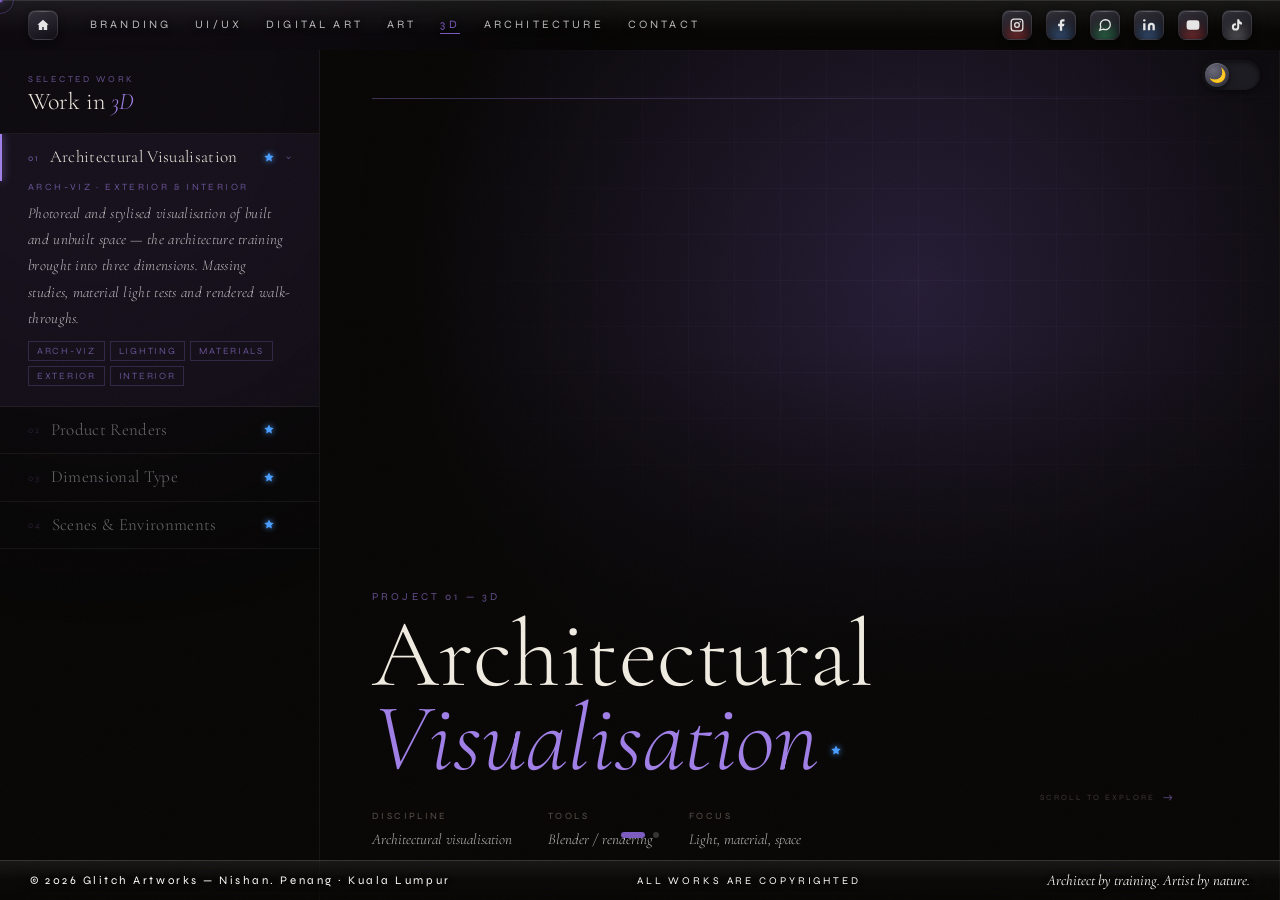
==== 3d.html @ f05d17d6 "Add files via upload" ====
<!DOCTYPE html>
<html lang="en">
<head>
<meta charset="UTF-8">
<meta name="viewport" content="width=device-width, initial-scale=1.0">
<title>Glitch Artworks — 3D</title>
<link rel="stylesheet" href="glitch-core.css">
<script>try{if(localStorage.getItem('glitch-theme')==='day')document.documentElement.classList.add('day');}catch(e){}</script>
<script>window.GLITCH={active:'3d'};</script>
<script defer src="glitch-core.js"></script>
<style>
@import url('https://fonts.googleapis.com/css2?family=Syne:wght@300;400;500;600&family=Cormorant+Garamond:ital,wght@0,300;0,600;1,300;1,600&display=swap');
*{margin:0;padding:0;box-sizing:border-box;}

/* ── THEME TOKENS — 3D = PURPLE ───────────────────────────────────────────── */
:root{
  --bg:#080706;
  --bone:#f0ebe0;
  --white:#fff;
  --muted:#a09a92;
  --pur:#7c5cbf;            /* category accent (matches home dot + nav) */
  --accent:#7c5cbf;        /* drives core chrome + cursor */
  --accent-day:#6a4fb0;    /* slightly deeper for legibility on light bg */
  --pur-bright:#a07fe6;     /* glow / hover / cursor variant */
  --pur-rgb:124,92,191;
  --purb-rgb:160,127,230;
  --cat:#a07fe6;            /* nav fallback (per-link --cat set by core) */
  --border:rgba(255,255,255,0.06);
  --sidebar:320px;
  /* chrome */
  --text:#ffffff;
  --text-muted:rgba(255,255,255,0.72);
  --gold:#ffbe35;
  --header-bg:rgba(8,8,8,0.0);
  --scan-col:rgba(124,92,191,0.12);
  --grain-opacity:0.4;
  --panel-bg:#080706;
  --intro-fade:rgba(8,7,6,0.95);
  transition:background 0.6s ease,color 0.6s ease;
}
:root.day{
  --bg:#f8f6f1;
  --bone:#1a1714;
  --muted:#7a6f66;
  --pur:#6a4fb0;
  --pur-bright:#7c5cbf;
  --border:rgba(13,12,11,0.10);
  --text:#000000;
  --text-muted:rgba(0,0,0,0.75);
  --header-bg:rgba(248,246,241,0.45);
  --scan-col:rgba(106,79,176,0.10);
  --grain-opacity:0.18;
  --panel-bg:#ece8e0;
  --intro-fade:rgba(248,246,241,0.94);
}

html,body{width:100%;height:100%;background:var(--bg);color:var(--bone);font-family:"Syne",sans-serif;overflow:hidden;cursor:none;transition:background 0.6s ease,color 0.6s ease;}

/* ── SHELL ─────────────────────────────────────────────────────────────────── */
.shell{position:fixed;top:50px;left:0;right:0;bottom:0;display:flex;z-index:1;}

/* ── SIDEBAR ───────────────────────────────────────────────────────────────── */
.sidebar{width:var(--sidebar);flex-shrink:0;height:100%;overflow-y:auto;overflow-x:hidden;border-right:0.5px solid var(--border);display:flex;flex-direction:column;scrollbar-width:none;}
.sidebar::-webkit-scrollbar{display:none;}
.sidebar-head{padding:24px 28px 18px;border-bottom:0.5px solid var(--border);flex-shrink:0;}
.sidebar-label{font-size:8px;letter-spacing:0.3em;text-transform:uppercase;color:rgba(var(--purb-rgb),0.6);margin-bottom:5px;}
.sidebar-title{font-family:"Cormorant Garamond",serif;font-weight:300;font-size:24px;color:var(--bone);line-height:1.1;}
.sidebar-title em{font-style:italic;color:var(--pur-bright);}

/* ── TABS ──────────────────────────────────────────────────────────────────── */
.tab{border-bottom:0.5px solid var(--border);overflow:hidden;flex-shrink:0;transition:background 0.3s;cursor:none;}
.tab:hover{background:rgba(var(--purb-rgb),0.04);}
.tab.active{background:rgba(var(--purb-rgb),0.06);}
.tab-header{display:flex;align-items:center;gap:10px;padding:13px 28px;cursor:none;position:relative;}
.tab-header::before{content:"";position:absolute;left:0;top:0;bottom:0;width:1.5px;background:var(--pur-bright);transform:scaleY(0);transition:transform 0.35s cubic-bezier(0.16,1,0.3,1);box-shadow:0 0 8px var(--pur-bright);}
.tab.active .tab-header::before{transform:scaleY(1);}
.tab-num{font-size:9px;letter-spacing:0.2em;color:rgba(var(--purb-rgb),0.18);flex-shrink:0;transition:color 0.3s;}
.tab.active .tab-num{color:rgba(var(--purb-rgb),0.65);}
.tab-name{font-family:"Cormorant Garamond",serif;font-weight:300;font-size:16px;color:var(--text-muted);letter-spacing:0.02em;transition:color 0.3s;line-height:1.2;flex:1;opacity:0.55;}
.tab.active .tab-name{color:var(--bone);opacity:1;}
.tab-arrow{font-size:9px;color:rgba(var(--purb-rgb),0);transition:color 0.3s,transform 0.4s;flex-shrink:0;}
.tab.active .tab-arrow{color:rgba(var(--purb-rgb),0.55);transform:rotate(90deg);}
.tab-brief{max-height:0;overflow:hidden;transition:max-height 0.5s cubic-bezier(0.16,1,0.3,1),opacity 0.4s;opacity:0;padding:0 28px;}
.tab.active .tab-brief{max-height:300px;opacity:1;padding:0 28px 20px;}
.brief-type{font-size:8px;letter-spacing:0.25em;text-transform:uppercase;color:rgba(var(--purb-rgb),0.6);margin-bottom:7px;display:block;}
.brief-text{font-family:"Cormorant Garamond",serif;font-style:italic;font-size:13px;font-weight:300;line-height:1.75;color:var(--text-muted);letter-spacing:0.02em;}
.brief-tags{display:flex;flex-wrap:wrap;gap:5px;margin-top:10px;}
.brief-tag{font-size:8px;letter-spacing:0.18em;text-transform:uppercase;padding:3px 8px;border:0.5px solid rgba(var(--purb-rgb),0.22);color:rgba(var(--purb-rgb),0.6);}

/* ── CANVAS / SNAKE ────────────────────────────────────────────────────────── */
.canvas{flex:1;height:100%;overflow:hidden;position:relative;}
.snake{position:absolute;inset:0;overflow:hidden;}
.snake-inner{display:flex;flex-direction:column;transition:transform 0.9s cubic-bezier(0.16,1,0.3,1);will-change:transform;}
.project-row{width:100%;height:calc(100vh - 50px);flex-shrink:0;display:flex;flex-direction:row;overflow:hidden;position:relative;}
.project-scroll{display:flex;flex-direction:row;height:100%;transition:transform 0.8s cubic-bezier(0.16,1,0.3,1);will-change:transform;}

/* ── INTRO PANEL ───────────────────────────────────────────────────────────── */
.project-intro{width:calc(100vw - var(--sidebar));height:100%;flex-shrink:0;display:flex;flex-direction:column;justify-content:flex-end;padding:48px 52px;position:relative;border-right:0.5px solid var(--border);overflow:hidden;background:var(--panel-bg);}
.project-intro .bg-cover{position:absolute;inset:0;background-size:cover;background-position:center;opacity:0.92;z-index:0;}
.project-intro .bg-cover.empty{background:radial-gradient(ellipse at 62% 28%,rgba(var(--pur-rgb),0.26) 0%,transparent 60%),var(--panel-bg);opacity:1;}
.project-intro .bg-cover.empty::before{content:"";position:absolute;inset:0;background-image:linear-gradient(rgba(var(--purb-rgb),0.05) 1px,transparent 1px),linear-gradient(90deg,rgba(var(--purb-rgb),0.05) 1px,transparent 1px);background-size:46px 46px;mask-image:radial-gradient(ellipse at 62% 28%,#000 0%,transparent 70%);-webkit-mask-image:radial-gradient(ellipse at 62% 28%,#000 0%,transparent 70%);}
.project-intro .bg-cover::after{content:"";position:absolute;inset:0;background:linear-gradient(to bottom,transparent 0%,transparent 35%,var(--intro-fade) 75%,var(--intro-fade) 100%);}
.project-intro > *:not(.bg-cover){position:relative;z-index:1;}
.project-intro::before{content:"";position:absolute;top:48px;left:52px;right:52px;height:0.5px;background:linear-gradient(90deg,rgba(var(--purb-rgb),0.35),transparent);z-index:2;}
.pi-num{font-size:9px;letter-spacing:0.3em;text-transform:uppercase;color:rgba(var(--purb-rgb),0.6);margin-bottom:10px;display:block;}
.pi-name{font-family:"Cormorant Garamond",serif;font-weight:300;font-size:clamp(52px,7.5vw,108px);line-height:0.88;color:var(--bone);}
.pi-name em{font-style:italic;color:var(--pur-bright);}
.pi-meta{margin-top:28px;display:flex;gap:36px;flex-wrap:wrap;}
.pi-col-label{font-size:8px;letter-spacing:0.25em;text-transform:uppercase;color:rgba(127,114,104,0.7);margin-bottom:5px;display:block;}
.pi-col-val{font-family:"Cormorant Garamond",serif;font-style:italic;font-size:13px;font-weight:300;color:var(--text-muted);line-height:1.7;max-width:300px;}
.pi-hint{position:absolute;bottom:48px;right:52px;display:flex;align-items:center;gap:8px;font-size:8px;letter-spacing:0.25em;text-transform:uppercase;color:rgba(127,114,104,0.45);animation:breathe 2.5s ease-in-out infinite;z-index:2;}
.pi-hint::after{content:"→";color:rgba(var(--purb-rgb),0.5);font-size:12px;}
@keyframes breathe{0%,100%{opacity:0.25}50%{opacity:0.6}}

/* ── CONTENT PANELS ────────────────────────────────────────────────────────── */
.cp{height:100%;flex-shrink:0;position:relative;overflow:hidden;border-right:0.5px solid var(--border);}
.cp img{width:100%;height:100%;object-fit:cover;display:block;position:absolute;inset:0;filter:saturate(0.9) brightness(0.92);transition:transform 0.9s cubic-bezier(0.16,1,0.3,1),filter 0.6s;}
.cp:hover img{transform:scale(1.04);filter:saturate(1.05) brightness(1);}
/* full-fit panel: whole render visible, panel sizes to image at full height (no crop) */
.cp-art{height:100%;flex-shrink:0;position:relative;overflow:hidden;border-right:0.5px solid var(--border);background:var(--panel-bg);}
.cp-art img{height:100%;width:auto;display:block;filter:saturate(0.95) brightness(0.96);transition:filter 0.6s;cursor:none;}
.cp-art:hover img{filter:saturate(1.05) brightness(1);}
.cp-w{width:760px;}
.cp-m{width:560px;}
.cp-n{width:440px;}
.cp-split{width:400px;display:flex;flex-direction:column;}
.cp-split .half{flex:1;overflow:hidden;position:relative;border-bottom:0.5px solid var(--border);}
.cp-split .half:last-child{border-bottom:none;}
.cp-split .half img{width:100%;height:100%;object-fit:cover;display:block;filter:saturate(0.9) brightness(0.92);transition:filter 0.6s;}
.cp-split .half:hover img{filter:saturate(1.05) brightness(1);}
.cp-text{width:360px;padding:48px 40px;display:flex;flex-direction:column;justify-content:center;gap:24px;background:rgba(var(--pur-rgb),0.05);}
.cpt-label{font-size:8px;letter-spacing:0.25em;text-transform:uppercase;color:rgba(var(--purb-rgb),0.6);margin-bottom:6px;display:block;}
.cpt-body{font-family:"Cormorant Garamond",serif;font-style:italic;font-size:13.5px;font-weight:300;line-height:1.85;color:var(--text-muted);}
.mglow{position:absolute;width:340px;height:340px;border-radius:50%;background:radial-gradient(circle,rgba(var(--purb-rgb),0.22) 0%,transparent 65%);transform:translate(-50%,-50%);pointer-events:none;opacity:0;transition:opacity 0.3s;z-index:5;}

/* video panel — for turntables / motion (local src or hosted) */
.cp-vid{height:100%;flex-shrink:0;position:relative;overflow:hidden;border-right:0.5px solid var(--border);background:#000;}
.cp-vid video{height:100%;width:auto;display:block;}
.cp-vid.portrait{}

/* placeholder panel for empty projects */
.ph-panel{width:760px;height:100%;flex-shrink:0;border-right:0.5px solid var(--border);display:flex;flex-direction:column;align-items:center;justify-content:center;gap:16px;background:var(--panel-bg);position:relative;overflow:hidden;}
.ph-panel::before{content:"";position:absolute;inset:0;background-image:linear-gradient(rgba(var(--pur-rgb),0.05) 1px,transparent 1px),linear-gradient(90deg,rgba(var(--pur-rgb),0.05) 1px,transparent 1px);background-size:46px 46px;}
.ph-panel .ph-ico{position:relative;z-index:1;opacity:0.55;color:rgb(var(--purb-rgb));}
.ph-panel .ph-ico svg{width:44px;height:44px;}
.ph-panel span{font-family:"Cormorant Garamond",serif;font-style:italic;font-size:18px;letter-spacing:0.06em;color:rgba(var(--purb-rgb),0.5);position:relative;z-index:1;}
.ph-panel small{font-size:8px;letter-spacing:0.25em;text-transform:uppercase;color:rgba(127,114,104,0.5);position:relative;z-index:1;}

/* ── LIGHTBOX ──────────────────────────────────────────────────────────────── */
#lb{display:none;position:fixed;inset:0;z-index:9998;background:rgba(6,4,10,0.97);backdrop-filter:blur(20px);align-items:center;justify-content:center;}
#lb.open{display:flex;}
#lb img{max-width:90vw;max-height:88vh;object-fit:contain;}
#lb-close{position:absolute;top:24px;right:32px;font-size:9px;letter-spacing:0.3em;text-transform:uppercase;color:rgba(255,255,255,0.3);cursor:none;transition:color 0.3s;}
#lb-close:hover{color:var(--pur-bright);}
#lb-prev,#lb-next{position:absolute;top:50%;transform:translateY(-50%);font-size:9px;letter-spacing:0.2em;text-transform:uppercase;color:rgba(255,255,255,0.2);cursor:none;transition:color 0.3s;padding:16px;user-select:none;}
#lb-prev{left:16px;}#lb-next{right:16px;}
#lb-prev:hover,#lb-next:hover{color:var(--pur-bright);}

@media(max-width:760px){
  .shell{flex-direction:column;}
  .sidebar{width:100%;height:auto;border-right:none;border-bottom:0.5px solid var(--border);}
}
</style>
</head>
<body>

<!-- ── SHELL: sidebar + canvas ────────────────────────────────────────────── -->
<div class="shell">
  <aside class="sidebar" id="sidebar">
    <div class="sidebar-head">
      <div class="sidebar-label">Selected Work</div>
      <div class="sidebar-title">Work in <em>3D</em></div>
    </div>
  </aside>
  <div class="canvas" id="canvas">
    <div class="snake"><div class="snake-inner" id="snakeInner"></div></div>
  </div>
</div>

<!-- progress dots -->
<div class="progress" id="progress"></div>

<!-- lightbox -->
<div id="lb"><span id="lb-close" data-cursor-hover>Close ✕</span><span id="lb-prev" data-cursor-hover>‹ Prev</span><img id="lb-img" src="" alt=""><span id="lb-next" data-cursor-hover>Next ›</span></div>

<script>
/* ════════════════════════════════════════════════════════════════════════════
   IMAGE HELPERS
   - W()  : Wix CDN PNG   (use when the render is hosted on Wix → give me the key)
   - WJ() : Wix CDN JPG
   - or set src directly to a relative path e.g. "3d-assets/assets/3d/render-01.webp"
   ════════════════════════════════════════════════════════════════════════════ */
const W  = s => `https://static.wixstatic.com/media/${s}~mv2.png`;
const WJ = s => `https://static.wixstatic.com/media/${s}~mv2.jpg`;

/* ════════════════════════════════════════════════════════════════════════════
   PROJECTS  —  stubs. panels[] empty → renders "coming soon" placeholder.
   Drop real renders the same way the Art page does:

     {type:"img",   w:"cp-w|cp-m|cp-n", src: "3d-assets/.../render.webp" }
     {type:"split", imgs:[ src1, src2 ] }
     {type:"text",  label:"...", body:"..." }
     {type:"vid",   src:"...", portrait:false }     // turntable / motion

   star:  "rc" real client · "pw" personal work · "hw" class project
   ════════════════════════════════════════════════════════════════════════════ */

const IMGS = {
  /* e.g.  archVizHero:"3d-assets/assets/3d/archviz-hero.webp", */
};

const projects = [
  {
    num:"01", star:"pw",
    name:`Architectural <em>Visualisation</em>`,
    cover:null,
    type:"Arch-Viz · Exterior & Interior",
    brief:"Photoreal and stylised visualisation of built and unbuilt space \u2014 the architecture training brought into three dimensions. Massing studies, material light tests and rendered walk-throughs.",
    tags:["Arch-Viz","Lighting","Materials","Exterior","Interior"],
    meta:[
      {label:"Discipline", val:"Architectural visualisation"},
      {label:"Tools",      val:"Blender / rendering"},
      {label:"Focus",      val:"Light, material, space"}
    ],
    panels:[]
  },
  {
    num:"02", star:"pw",
    name:`Product <em>Renders</em>`,
    cover:null,
    type:"Product / Industrial Viz",
    brief:"Studio-lit product renders \u2014 form, surface and material isolated against clean backdrops. Built for brand decks, packaging mock-ups and hero shots.",
    tags:["Product","Studio Lighting","Materials","Hero Shot"],
    meta:[
      {label:"Discipline", val:"Product visualisation"},
      {label:"Output",     val:"Stills · turntables"},
      {label:"Focus",      val:"Surface & form"}
    ],
    panels:[]
  },
  {
    num:"03", star:"pw",
    name:`Dimensional <em>Type</em>`,
    cover:null,
    type:"3D Lettering & Logo Forms",
    brief:"Type and brand marks pulled off the page into volume \u2014 extruded, lit and textured. Where the branding practice meets the third dimension.",
    tags:["3D Type","Lettering","Brand","Extrusion"],
    meta:[
      {label:"Discipline", val:"3D typography"},
      {label:"Ties to",    val:"Branding practice"},
      {label:"Focus",      val:"Volume & material"}
    ],
    panels:[]
  },
  {
    num:"04", star:"pw",
    name:`Scenes &amp; <em>Environments</em>`,
    cover:null,
    type:"Environment / Diorama",
    brief:"Self-initiated scenes \u2014 small worlds built to explore mood, composition and atmosphere rather than to a brief. The sketchbook of the 3D practice.",
    tags:["Environment","Diorama","Mood","Composition"],
    meta:[
      {label:"Discipline", val:"Environment art"},
      {label:"Type",       val:"Personal / studio"},
      {label:"Focus",      val:"Mood & atmosphere"}
    ],
    panels:[]
  }
];

/* ════════════════════════════════════════════════════════════════════════════
   RENDER
   ════════════════════════════════════════════════════════════════════════════ */
const sidebar    = document.getElementById("sidebar");
const snakeInner = document.getElementById("snakeInner");
const progress   = document.getElementById("progress");
const allImgs    = {};   // pi -> [src,...] for the lightbox
let activeProject = 0, activePanel = 0;

const CUBE = '<svg viewBox="0 0 24 24" fill="none" stroke="currentColor" stroke-width="1" stroke-linejoin="round"><path d="M12 2 21 7v10l-9 5-9-5V7z"/><path d="M12 2v10M12 12l9-5M12 12l-9-5M12 12v10"/></svg>';

function makeGlow(){ const g=document.createElement("div"); g.className="mglow"; return g; }
function attachGlow(el,g){
  el.addEventListener("mousemove",e=>{ const r=el.getBoundingClientRect(); g.style.left=(e.clientX-r.left)+"px"; g.style.top=(e.clientY-r.top)+"px"; g.style.opacity="1"; });
  el.addEventListener("mouseleave",()=>{ g.style.opacity="0"; });
}
function mkImg(src,pi,ii){
  const im=document.createElement("img");
  im.src=src; im.alt="";
  im.addEventListener("click",()=>openLB(pi,ii));
  return im;
}

/* sidebar tabs */
function buildSidebar(){
  projects.forEach((p,i)=>{
    const tab=document.createElement("div");
    tab.className="tab"+(i===0?" active":"");
    tab.innerHTML=`
      <div class="tab-header" data-cursor-hover>
        <span class="tab-num">${p.num}</span>
        <span class="tab-name">${p.name.replace(/<[^>]+>/g,"")}</span>
        <span class="tab-arrow">›</span>
      </div>
      <div class="tab-brief">
        <span class="brief-type">${p.type}</span>
        <p class="brief-text">${p.brief}</p>
        <div class="brief-tags">${(p.tags||[]).map(t=>`<span class="brief-tag">${t}</span>`).join("")}</div>
      </div>`;
    tab.querySelector(".tab-header").addEventListener("click",()=>goToProject(i));
    sidebar.appendChild(tab);
  });
}

/* canvas: one .project-row per project */
function buildCanvas(){
  projects.forEach((p,pi)=>{
    allImgs[pi]=[];
    const row=document.createElement("div");  row.className="project-row";  row.id="row-"+pi;
    const scroll=document.createElement("div"); scroll.className="project-scroll"; scroll.id="scroll-"+pi;

    /* intro panel */
    scroll.appendChild(buildIntro(p));

    /* content panels */
    if(!p.panels || p.panels.length===0){
      const ph=document.createElement("div");
      ph.className="ph-panel";
      ph.innerHTML=`<div class="ph-ico">${CUBE}</div><span>Renders coming soon</span><small>Project ${p.num}</small>`;
      scroll.appendChild(ph);
    } else {
      p.panels.forEach(panel=>{
        if(panel.type==="img"){
          const cp=document.createElement("div"); cp.className="cp-art"; cp.setAttribute("data-cursor-hover","");
          const ii=allImgs[pi].length; allImgs[pi].push(panel.src);
          cp.appendChild(mkImg(panel.src,pi,ii));
          const g=makeGlow(); cp.appendChild(g); attachGlow(cp,g);
          scroll.appendChild(cp);
        } else if(panel.type==="split"){
          const cp=document.createElement("div"); cp.className="cp cp-split";
          panel.imgs.forEach(src=>{
            const half=document.createElement("div"); half.className="half"; half.setAttribute("data-cursor-hover","");
            const ii=allImgs[pi].length; allImgs[pi].push(src);
            half.appendChild(mkImg(src,pi,ii));
            cp.appendChild(half);
          });
          scroll.appendChild(cp);
        } else if(panel.type==="vid"){
          const cp=document.createElement("div"); cp.className="cp-vid"+(panel.portrait?" portrait":"");
          const v=document.createElement("video");
          v.src=panel.src; v.autoplay=true; v.loop=true; v.muted=true; v.playsInline=true;
          v.setAttribute("playsinline",""); v.setAttribute("muted","");
          cp.appendChild(v);
          scroll.appendChild(cp);
        } else if(panel.type==="text"){
          const cp=document.createElement("div"); cp.className="cp-text";
          cp.innerHTML=`<div><span class="cpt-label">${panel.label||""}</span><p class="cpt-body">${panel.body||""}</p></div>`;
          scroll.appendChild(cp);
        }
      });
    }

    row.appendChild(scroll);
    snakeInner.appendChild(row);

    /* progress dot for this project */
    const dot=document.createElement("div");
    dot.className="prog-dot"+(pi===0?" active":""); dot.setAttribute("data-cursor-hover","");
    dot.addEventListener("click",()=>goToProject(pi));
    progress.appendChild(dot);
  });
}

function buildIntro(p){
  const intro=document.createElement("div"); intro.className="project-intro";
  const cover=document.createElement("div");
  cover.className="bg-cover"+(p.cover?"":" empty");
  if(p.cover) cover.style.backgroundImage=`url('${p.cover}')`;
  intro.appendChild(cover);
  const meta=(p.meta||[]).map(m=>`<div><span class="pi-col-label">${m.label}</span><span class="pi-col-val">${m.val}</span></div>`).join("");
  const body=document.createElement("div");
  body.innerHTML=`
    <span class="pi-num">Project ${p.num} — 3D</span>
    <h1 class="pi-name">${p.name}</h1>
    <div class="pi-meta">${meta}</div>
    <div class="pi-hint">Scroll to explore</div>`;
  intro.appendChild(body);
  return intro;
}

/* ── NAVIGATION ────────────────────────────────────────────────────────────── */
function goToProject(idx){
  idx=Math.max(0,Math.min(projects.length-1,idx));
  document.querySelectorAll(".tab").forEach((t,i)=>t.classList.toggle("active",i===idx));
  const tabs=document.querySelectorAll(".tab");
  if(tabs[idx]) tabs[idx].scrollIntoView({behavior:"smooth",block:"nearest"});
  const rowH=window.innerHeight-50;
  snakeInner.style.transform=`translateY(${-idx*rowH}px)`;
  if(activeProject!==idx){
    const old=document.getElementById("scroll-"+activeProject);
    if(old) old.style.transform="translateX(0)";
  }
  activeProject=idx; activePanel=0;
  updateProgress();
}
function panelRight(){
  const scroll=document.getElementById("scroll-"+activeProject);
  const panels=scroll.children;
  if(activePanel<panels.length-1){
    activePanel++;
    let offset=0; for(let i=0;i<activePanel;i++) offset+=panels[i].offsetWidth;
    scroll.style.transform=`translateX(${-offset}px)`;
    updateProgress();
  } else if(activeProject<projects.length-1){ goToProject(activeProject+1); }
}
function panelLeft(){
  if(activePanel>0){
    const scroll=document.getElementById("scroll-"+activeProject);
    const panels=scroll.children;
    activePanel--;
    let offset=0; for(let i=0;i<activePanel;i++) offset+=panels[i].offsetWidth;
    scroll.style.transform=`translateX(${-offset}px)`;
    updateProgress();
  } else if(activeProject>0){ goToProject(activeProject-1); }
}
function updateProgress(){
  const scroll=document.getElementById("scroll-"+activeProject);
  const n=scroll.children.length;
  progress.innerHTML="";
  for(let i=0;i<n;i++){
    const d=document.createElement("div");
    d.className="prog-dot"+(i===activePanel?" active":"");
    d.setAttribute("data-cursor-hover","");
    d.addEventListener("click",()=>{
      activePanel=i;
      const sc=document.getElementById("scroll-"+activeProject);
      let offset=0; for(let j=0;j<i;j++) offset+=sc.children[j].offsetWidth;
      sc.style.transform=`translateX(${-offset}px)`;
      updateProgress();
    });
    progress.appendChild(d);
  }
}

/* wheel + keyboard */
let wheelLock=false;
document.getElementById("canvas").addEventListener("wheel",e=>{
  e.preventDefault();
  if(wheelLock) return;
  wheelLock=true; setTimeout(()=>wheelLock=false,650);
  const d=(Math.abs(e.deltaX)>Math.abs(e.deltaY))?e.deltaX:e.deltaY;
  if(d>0) panelRight(); else panelLeft();
},{passive:false});
document.addEventListener("keydown",e=>{
  if(e.key==="ArrowRight"||e.key==="ArrowDown") panelRight();
  if(e.key==="ArrowLeft"||e.key==="ArrowUp") panelLeft();
});

/* ── LIGHTBOX ──────────────────────────────────────────────────────────────── */
const lb=document.getElementById("lb"),lbImg=document.getElementById("lb-img");
let lbPi=0,lbIi=0;
function openLB(pi,ii){lbPi=pi;lbIi=ii;const imgs=allImgs[pi]||[];if(!imgs.length)return;lbImg.src=imgs[ii];lb.classList.add("open");}
function closeLB(){lb.classList.remove("open");lbImg.src="";}
function stepLB(d){const imgs=allImgs[lbPi]||[];if(!imgs.length)return;lbIi=(lbIi+d+imgs.length)%imgs.length;lbImg.src=imgs[lbIi];}
document.getElementById("lb-close").addEventListener("click",closeLB);
document.getElementById("lb-prev").addEventListener("click",()=>stepLB(-1));
document.getElementById("lb-next").addEventListener("click",()=>stepLB(1));
lb.addEventListener("click",e=>{if(e.target===lb)closeLB();});
document.addEventListener("keydown",e=>{if(!lb.classList.contains("open"))return;if(e.key==="Escape")closeLB();if(e.key==="ArrowRight")stepLB(1);if(e.key==="ArrowLeft")stepLB(-1);});

/* ── INIT ──────────────────────────────────────────────────────────────────── */
buildSidebar();
buildCanvas();
goToProject(0);
window.addEventListener("resize",()=>{const rowH=window.innerHeight-50;snakeInner.style.transform=`translateY(${-activeProject*rowH}px)`;});

/* ── Stars: inserted once core's shared helper is ready (keeps core deferred) ── */
function addStars(){
  const tabs=document.querySelectorAll("#sidebar .tab");
  const intros=document.querySelectorAll(".project-intro");
  projects.forEach((p,i)=>{
    if(!p.star||!window.GLITCH||!GLITCH.makeStar) return;
    const th=tabs[i]&&tabs[i].querySelector(".tab-header");
    if(th&&!th.querySelector(".star-badge")) th.insertBefore(GLITCH.makeStar(p.star),th.querySelector(".tab-arrow"));
    const pn=intros[i]&&intros[i].querySelector(".pi-name");
    if(pn&&!pn.querySelector(".star-badge")) pn.appendChild(GLITCH.makeStar(p.star,"pi-star"));
  });
}
(function whenCore(){
  if(window.GLITCH&&GLITCH.makeStar) return addStars();
  if(document.readyState==="loading") window.addEventListener("DOMContentLoaded",whenCore,{once:true});
  else setTimeout(whenCore,30);
})();
</script>
</body>
</html>
---- glitch-core.css ----
/* ============================================================================
   GLITCH ARTWORKS — SHARED CORE  (glitch-core.css)
   Single source of truth for the chrome shared by every page:
   theme tokens · grain · orbs · scanline · header/nav · social icons ·
   day-night toggle · footer · lightning image-protection.

   Per-page setup (in each page's <head>, AFTER linking this file):
     :root{ --accent:#xxxxxx; }                 night/dark accent
     :root{ --accent:#xxxxxx; --accent-day:#yyyyyy; }   if day needs a darker one
   Then mark the current nav link with class "active".
   ============================================================================ */

@import url('https://fonts.googleapis.com/css2?family=Syne:wght@300;400;500;600&family=Cormorant+Garamond:ital,wght@0,300;0,600;1,300;1,600&display=swap');

*{margin:0;padding:0;box-sizing:border-box;}

/* ── Theme tokens ─────────────────────────────────────────────────────────── */
:root{
  --bg:#080808;
  --surface:rgba(8,7,6,0.6);
  --bone:#f0ebe0;
  --ink:#0d0c0b;
  --muted:#7a7268;
  --muted-inv:#888078;
  --border:rgba(240,235,224,0.07);
  --border-inv:rgba(13,12,11,0.08);
  --line-stroke:rgba(255,255,255,0.09);
  --gold:#ffbe35;
  --util-red:#ff4c4c;       /* non-category header links: Contact, active Home */
  --orb1-col:#ffbe35;
  --orb2-col:#00e5b0;
  --text:#ffffff;
  --text-muted:rgba(255,255,255,0.72);
  --text-dim:rgba(255,255,255,0.35);
  --card-bg:rgba(8,8,8,0.6);
  --card-border:rgba(240,235,224,0.08);
  --logo-filter:none;
  --header-bg:rgba(8,8,8,0.0);
  --footer-bg:rgba(8,7,6,0.0);
  --scan-col:rgba(240,235,224,0.03);
  --grain-opacity:0.35;

  /* Category palette — the single, canonical source of truth.
     Used by the nav links so all six always render identically site-wide. */
  --cat-branding:#4a7fc1;
  --cat-uiux:#fff34f;       /* bright lemon — night */
  --cat-uiux-day:#c9962a;   /* deeper amber — day, legible on light bg */
  --cat-digital:#3aad6e;
  --cat-art:#c13a3a;
  --cat-3d:#7c5cbf;
  --cat-arch:#ff7f00;

  /* Effective page accent. Pages set --accent (and optionally --accent-day).
     Chrome reads --accent-eff so day/night swaps happen automatically. */
  --accent:var(--gold);
  --accent-eff:var(--accent);

  transition: background 0.6s ease, color 0.6s ease;
}
:root.day{
  --bg:#f8f6f1;
  --surface:rgba(248,246,241,0.75);
  --bone:#f0ebe0;
  --muted:#999188;
  --border:rgba(13,12,11,0.07);
  --line-stroke:rgba(0,0,0,0.07);
  --text:#000000;
  --text-muted:rgba(0,0,0,0.75);
  --text-dim:rgba(0,0,0,0.38);
  --card-bg:rgba(248,246,241,0.82);
  --card-border:rgba(13,12,11,0.09);
  --logo-filter:invert(1) brightness(0.05);
  --header-bg:rgba(248,246,241,0.45);
  --scan-col:rgba(0,0,0,0.015);
  --grain-opacity:0.18;

  --cat-uiux:var(--cat-uiux-day); /* lemon → amber for legibility on light */
  --accent-eff:var(--accent-day, var(--accent));
}

html,body{width:100%;min-height:100vh;background:var(--bg);color:var(--text);font-family:"Syne",sans-serif;overflow-x:hidden;transition:background 0.6s ease,color 0.6s ease;}

/* ── Grain ────────────────────────────────────────────────────────────────── */
body::after{content:"";position:fixed;inset:0;background-image:url("data:image/svg+xml,%3Csvg viewBox='0 0 512 512' xmlns='http://www.w3.org/2000/svg'%3E%3Cfilter id='n'%3E%3CfeTurbulence type='fractalNoise' baseFrequency='0.75' numOctaves='4' stitchTiles='stitch'/%3E%3C/filter%3E%3Crect width='100%25' height='100%25' filter='url(%23n)' opacity='0.04'/%3E%3C/svg%3E");pointer-events:none;z-index:50;opacity:var(--grain-opacity);transition:opacity 0.6s;}

/* ── Orbs ─────────────────────────────────────────────────────────────────── */
.orb{position:fixed;border-radius:50%;filter:blur(130px);opacity:0.06;pointer-events:none;z-index:0;transition:opacity 0.6s,background 0.6s;}
.orb1{width:700px;height:700px;background:var(--accent-eff);top:-250px;left:-250px;}
.orb2{width:600px;height:600px;background:var(--orb2-col);bottom:-200px;right:-200px;}
.orb3{width:350px;height:350px;background:var(--accent-eff);top:30%;left:38%;transform:translate(-50%,-50%);transition:background 0.8s ease;}
:root.day .orb{opacity:0.05;} :root.day .orb1{opacity:0.04;} :root.day .orb2{opacity:0 !important;} :root.day .orb3{opacity:0.04;}

/* ── HEADER ───────────────────────────────────────────────────────────────── */
header{
  position:fixed;top:0;left:0;right:0;z-index:100;
  height:50px;
  display:flex;align-items:center;justify-content:space-between;
  padding:0 28px;
  background:var(--header-bg);
  backdrop-filter:blur(16px) saturate(150%);-webkit-backdrop-filter:blur(16px) saturate(150%);
  border-bottom:none;
  transition:background 0.6s,border-color 0.6s;
}
.hdr-logo span{display:none;}
/* Full-bleed gallery pages: the floating header would vanish over the artwork,
   so give it a solid bar with a hairline edge. Other pages stay transparent. */
:root.is-gallery header{background:linear-gradient(180deg,rgba(255,255,255,0.07),rgba(255,255,255,0) 65%),rgba(8,7,6,0.18);border-bottom:none;box-shadow:inset 0 1px 0 rgba(255,255,255,0.11);}
:root.day.is-gallery header{background:linear-gradient(180deg,rgba(255,255,255,0.62),rgba(255,255,255,0.16) 70%),rgba(248,246,241,0.22);border-bottom:none;box-shadow:inset 0 1px 0 rgba(255,255,255,0.85);}
/* Transparent glass needs a touch of shadow so text stays legible over bright artwork */
:root.is-gallery .nav-link,:root.is-gallery .foot-l,:root.is-gallery .foot-c,:root.is-gallery .foot-r{text-shadow:0 1px 6px rgba(0,0,0,0.55);}
:root.day.is-gallery .nav-link,:root.day.is-gallery .foot-l,:root.day.is-gallery .foot-c,:root.day.is-gallery .foot-r{text-shadow:0 1px 6px rgba(255,255,255,0.65);}
.hdr-left{display:flex;align-items:center;gap:32px;}
.hdr-logo{
  width:30px;height:30px;border-radius:8px;
  display:flex;align-items:center;justify-content:center;
  text-decoration:none;
  background:linear-gradient(155deg,rgba(64,61,74,0.80),rgba(22,20,28,0.74));
  border:0.5px solid rgba(255,255,255,0.10);
  box-shadow:0 2px 8px rgba(0,0,0,0.45),0 1px 0 rgba(255,255,255,0.10) inset;
  backdrop-filter:blur(8px) saturate(140%);-webkit-backdrop-filter:blur(8px) saturate(140%);
  transition:transform 0.18s,box-shadow 0.22s,background 0.6s;
  opacity:0.90;position:relative;overflow:hidden;
}
:root.day .hdr-logo{
  background:linear-gradient(155deg,rgba(255,255,255,0.78),rgba(255,255,255,0.45));
  border:0.5px solid rgba(0,0,0,0.08);
  box-shadow:0 2px 8px rgba(0,0,0,0.10),0 1px 0 rgba(255,255,255,1) inset;
}
.hdr-logo::before{
  content:"";position:absolute;top:0;left:10%;width:80%;height:1px;
  background:linear-gradient(90deg,transparent,rgba(255,255,255,0.22),transparent);
  pointer-events:none;
}
.hdr-logo:hover{opacity:1;transform:scale(1.10) translateY(-1px);}
.hdr-logo.active{background:color-mix(in srgb,var(--util-red) 22%,transparent);border-color:color-mix(in srgb,var(--util-red) 38%,transparent);}
.hdr-logo.active svg{fill:var(--util-red);filter:drop-shadow(0 0 4px var(--util-red));}
.hdr-logo svg{width:14px;height:14px;fill:var(--text);transition:fill 0.6s;position:relative;z-index:1;}
nav{display:flex;align-items:center;gap:24px;}
.nav-link{
  font-size:11.3px;letter-spacing:0.28em;text-transform:uppercase;
  color:var(--text-muted);text-decoration:none;
  transition:color 0.25s,border-color 0.25s;padding:2px 0;
  border-bottom:0.5px solid transparent;
}
.nav-link:hover{color:var(--cat,var(--gold));border-bottom-color:var(--cat,var(--gold));}
.nav-link.active{color:var(--cat,var(--gold));border-bottom-color:var(--cat,var(--gold));}
.hdr-right{display:flex;align-items:center;gap:14px;}

/* ── Social icons — glass app-icon style ──────────────────────────────────── */
.soc-icon{
  width:30px;height:30px;border-radius:8px;
  display:flex;align-items:center;justify-content:center;
  text-decoration:none;flex-shrink:0;color:#fff;
  position:relative;overflow:hidden;
  background:linear-gradient(155deg,rgba(64,61,74,0.80),rgba(22,20,28,0.74));
  border:0.5px solid rgba(255,255,255,0.10);
  box-shadow:0 2px 8px rgba(0,0,0,0.45),0 1px 0 rgba(255,255,255,0.10) inset;
  backdrop-filter:blur(8px) saturate(140%);-webkit-backdrop-filter:blur(8px) saturate(140%);
  transition:transform 0.18s,box-shadow 0.22s;
  opacity:0.90;
}
.soc-icon::after{
  content:"";position:absolute;
  bottom:-4px;left:10%;width:80%;height:55%;
  border-radius:50%;filter:blur(7px);
  opacity:0.75;z-index:0;transition:opacity 0.2s,transform 0.2s;
}
.soc-icon::before{
  content:"";position:absolute;
  top:0;left:10%;width:80%;height:1px;
  background:linear-gradient(90deg,transparent,rgba(255,255,255,0.22),transparent);
  z-index:2;pointer-events:none;
}
.soc-icon svg{position:relative;z-index:1;width:14px;height:14px;}
.soc-icon:hover{
  opacity:1;transform:scale(1.12) translateY(-1px);
  box-shadow:0 6px 18px rgba(0,0,0,0.55),0 1px 0 rgba(255,255,255,0.10) inset;
}
.soc-icon:hover::after{opacity:1;transform:scaleX(1.2);}

.soc-ig::after{background:#c13a3a;}
.soc-fb::after{background:#4a7fc1;}
.soc-wa::after{background:#3aad6e;}
.soc-li::after{background:#4a7fc1;}
.soc-yt::after{background:#c13a3a;}
.soc-tt::after{background:#888;}

:root.day .soc-icon{
  background:linear-gradient(155deg,rgba(255,255,255,0.78),rgba(255,255,255,0.45));
  border:0.5px solid rgba(0,0,0,0.08);
  box-shadow:0 2px 8px rgba(0,0,0,0.10),0 1px 0 rgba(255,255,255,1) inset;
  color:#1a1a1a;
}
:root.day .soc-icon::before{background:linear-gradient(90deg,transparent,rgba(255,255,255,0.7),transparent);}
:root.day .soc-icon::after{opacity:0.45;}
:root.day .soc-icon:hover::after{opacity:0.80;}
:root.day .soc-ig svg,:root.day .soc-fb svg,:root.day .soc-wa svg,
:root.day .soc-li svg,:root.day .soc-yt svg,:root.day .soc-tt svg{color:#1a1a1a;}

/* ── Neumorphic day/night toggle ──────────────────────────────────────────── */
.theme-float{
  position:fixed;top:60px;right:20px;z-index:110;
  width:58px;height:30px;border-radius:15px;
  background:#1c1c22;border:none;cursor:pointer;padding:0;
  box-shadow:inset 0 2px 5px rgba(0,0,0,0.6),inset 0 1px 0 rgba(255,255,255,0.04),0 2px 8px rgba(0,0,0,0.5);
  transition:background 0.4s,box-shadow 0.4s;
  display:flex;align-items:center;overflow:hidden;
}
:root.day .theme-float{
  background:#e8e4dc;
  box-shadow:inset 0 1px 3px rgba(0,0,0,0.10),inset 0 1px 0 rgba(255,255,255,0.85),0 1px 4px rgba(0,0,0,0.08);
}
.theme-float-knob{
  width:24px;height:24px;border-radius:50%;
  background:radial-gradient(circle at 35% 30%,#6a6a7a,#22222e);
  box-shadow:0 2px 6px rgba(0,0,0,0.7),0 1px 0 rgba(255,255,255,0.15) inset;
  margin-left:3px;flex-shrink:0;
  display:flex;align-items:center;justify-content:center;
  font-size:14px;line-height:1;
  transform:translateX(0px);
  transition:transform 0.38s cubic-bezier(0.34,1.56,0.64,1),background 0.38s,box-shadow 0.38s;
  pointer-events:none;
}
:root.day .theme-float-knob{
  transform:translateX(28px);
  background:radial-gradient(circle at 35% 30%,#fff5c0,#ffd040);
  box-shadow:0 2px 6px rgba(0,0,0,0.14),0 1px 0 rgba(255,255,255,1) inset,0 0 14px rgba(255,200,30,0.85);
}
.theme-float:hover .theme-float-knob{filter:brightness(1.1);}

/* ── Custom cursor — dot + ring + glow, white on dark / black on light ─────── */
#cursor{position:fixed;pointer-events:none;z-index:9999;top:0;left:0;}
#cursor .dot{width:5px;height:5px;border-radius:50%;background:var(--cursor-col,var(--text));position:absolute;transform:translate(-50%,-50%);box-shadow:0 0 8px var(--cursor-col,var(--text)),0 0 16px color-mix(in srgb,var(--cursor-col,var(--text)) 45%,transparent);transition:transform 0.15s,background 0.6s,box-shadow 0.6s;}
#cursor .ring{width:28px;height:28px;border-radius:50%;border:0.5px solid color-mix(in srgb,var(--cursor-col,var(--text)) 40%,transparent);position:absolute;transform:translate(-50%,-50%);transition:width 0.3s,height 0.3s,border-color 0.3s;}
#cursor.hover .dot{transform:translate(-50%,-50%) scale(2.5);}
#cursor.hover .ring{width:48px;height:48px;border-color:color-mix(in srgb,var(--cursor-col,var(--text)) 70%,transparent);}
#cursor-glow{position:fixed;pointer-events:none;z-index:8999;width:480px;height:480px;border-radius:50%;background:radial-gradient(circle,color-mix(in srgb,var(--cursor-col,var(--text)) 11%,transparent) 0%,color-mix(in srgb,var(--cursor-col,var(--text)) 4%,transparent) 40%,transparent 70%);transform:translate(-50%,-50%);opacity:0;transition:opacity 0.4s;top:0;left:0;}
/* Hide the native pointer only on real mouse devices; leave touch untouched */
@media (hover:hover) and (pointer:fine){ *{cursor:none !important;} }
@media (hover:none),(pointer:coarse){ #cursor,#cursor-glow{display:none !important;} }

/* ── Generic scanline ─────────────────────────────────────────────────────── */
.scanline{position:absolute;top:-2px;left:0;right:0;height:1px;background:linear-gradient(90deg,transparent,var(--scan-col),transparent);animation:scan 20s linear infinite;z-index:40;pointer-events:none;}
@keyframes scan{0%{top:-2px}100%{top:100vh}}

/* ── FOOTER ───────────────────────────────────────────────────────────────── */
footer{
  position:relative;z-index:1;
  padding:20px 40px;
  display:flex;justify-content:space-between;align-items:center;gap:16px;flex-wrap:wrap;
}
.foot-l{font-size:11.5px;letter-spacing:0.22em;color:var(--text);transition:color 0.6s;}
.foot-c{font-size:10.3px;letter-spacing:0.28em;text-transform:uppercase;color:var(--text);transition:color 0.6s;}
.foot-r{font-family:"Cormorant Garamond",serif;font-style:italic;font-size:14.9px;color:var(--text);transition:color 0.6s;}

/* ── Galleries: footer pinned as a slim bottom scrim ──────────────────────────
   Full-bleed gallery pages are fixed-height and non-scrolling, so a normal-flow
   footer has no bottom of the document to sit at. On .is-gallery we pin it as a
   glossy glass bar along the bottom edge. pointer-events:none keeps the gallery
   fully interactive underneath. */

/* Gallery height standard: content fills to the very bottom edge so the fixed
   footer reads as transparent glass over the artwork (as on the Art page). This
   out-specifies any per-page `.shell{bottom:NNpx}` without editing the page. */
:root.is-gallery .shell{bottom:0;}

:root.is-gallery footer{
  display:flex;          /* override any stray per-page footer{display:none} */
  position:fixed;left:0;right:0;bottom:0;z-index:60;
  padding:11px 30px;
  /* glossy transparent glass: top sheen, faint body, no dark divider line */
  background:linear-gradient(180deg,rgba(255,255,255,0.07) 0%,rgba(255,255,255,0.012) 50%,rgba(8,7,6,0.05) 100%);
  -webkit-backdrop-filter:blur(13px) saturate(155%);backdrop-filter:blur(13px) saturate(155%);
  box-shadow:inset 0 1px 0 rgba(255,255,255,0.12);
  border:none;
  pointer-events:none;
}
/* Lift any bottom-pinned gallery UI (e.g. the project progress dots) clear of the bar */
/* ── Scroll progress — horizontal centred dots; active stretches to a pill,
   coloured by the page's own accent. Standard across all category pages. ──── */
.progress{position:fixed;bottom:46px;left:50%;transform:translateX(-50%);display:flex;gap:8px;z-index:210;align-items:center;pointer-events:auto;padding:8px 12px;}
.prog-dot{width:6px;height:6px;border-radius:50%;background:rgba(255,255,255,0.18);transition:all 0.35s;cursor:none;pointer-events:auto;}
.prog-dot:hover{background:var(--accent);opacity:0.55;}
.prog-dot.active{background:var(--accent);width:24px;border-radius:3px;opacity:1;}
:root.day .prog-dot{background:rgba(0,0,0,0.2);}
:root.day .prog-dot.active{background:var(--accent);opacity:1;}
:root.is-gallery .progress{bottom:54px;}   /* clear the slim gallery footer */
/* Day-mode gallery footer — light glossy glass */
:root.day.is-gallery footer{
  background:linear-gradient(180deg,rgba(255,255,255,0.55) 0%,rgba(255,255,255,0.18) 55%,rgba(248,246,241,0.06) 100%);
  box-shadow:inset 0 1px 0 rgba(255,255,255,0.8);
}

/* ── Scrollbar ────────────────────────────────────────────────────────────── */
::-webkit-scrollbar{width:0;height:0;background:transparent;}

/* ── LIGHTNING image-protection ───────────────────────────────────────────── */
#lightning{position:fixed;inset:0;z-index:99999;pointer-events:none;display:flex;align-items:center;justify-content:center;opacity:0;}
#lightning.strike{animation:strikeSeq 1.3s forwards;}
@keyframes strikeSeq{0%{opacity:0;background:transparent;}6%{opacity:1;background:rgba(255,20,20,0.12);}12%{opacity:0;background:transparent;}18%{opacity:1;background:rgba(255,20,20,0.22);}24%{opacity:0;background:transparent;}30%{opacity:1;background:rgba(255,30,30,0.35);}42%{opacity:0;background:transparent;}100%{opacity:0;}}
#lightning svg{position:absolute;top:50%;left:50%;transform:translate(-50%,-50%);opacity:0;filter:drop-shadow(0 0 24px #ff2200) drop-shadow(0 0 60px #ff4400);}
#lightning.strike svg{animation:boltFlash 1.3s forwards;}
@keyframes boltFlash{0%{opacity:0;transform:translate(-50%,-50%) scale(0.7);}8%{opacity:1;transform:translate(-50%,-50%) scale(1.05);}16%{opacity:0;}22%{opacity:0.95;transform:translate(-50%,-50%) scale(1);}32%{opacity:0;}40%{opacity:1;transform:translate(-50%,-50%) scale(1.02);}58%{opacity:0;transform:translate(-50%,-50%) scale(1);}100%{opacity:0;}}
#lightning-msg{position:absolute;bottom:18%;left:50%;transform:translateX(-50%);font-family:"Syne",sans-serif;font-size:11.5px;letter-spacing:0.35em;text-transform:uppercase;color:#ff4422;opacity:0;text-shadow:0 0 14px rgba(255,60,20,0.9);white-space:nowrap;}
#lightning.strike #lightning-msg{animation:msgFlash 1.3s forwards;}
@keyframes msgFlash{0%{opacity:0;}42%{opacity:0;}52%{opacity:1;}88%{opacity:1;}100%{opacity:0;}}

/* ── Stars: client / coursework badges (shared semantic legend) ───────────────
   Tag a project rc (real client) or hw (coursework); call GLITCH.makeStar(type).
   Blue pulsing = coursework · orange = real client. Same colours on every page. */
.star-badge{display:inline-flex;align-items:center;justify-content:center;width:16px;height:16px;flex-shrink:0;cursor:none;position:relative;}
.star-badge svg{width:12px;height:12px;}
.star-badge.hw svg{animation:starPulse 2s ease-in-out infinite;}
@keyframes starPulse{0%,100%{opacity:0.5;filter:drop-shadow(0 0 2px #4a9eff);}50%{opacity:1;filter:drop-shadow(0 0 8px #4a9eff) drop-shadow(0 0 16px rgba(74,158,255,0.6));}}
.star-badge.rc svg{filter:drop-shadow(0 0 4px #ff8c42);}
.star-badge.pw svg{filter:drop-shadow(0 0 3px rgba(74,158,255,0.85));}
.pi-name .pi-star{display:inline-flex;vertical-align:middle;margin-left:10px;cursor:none;}
/* glass info card — shown next to a star on tap, auto-hides */
.star-card{position:fixed;z-index:9990;background:linear-gradient(180deg,rgba(255,255,255,0.06),rgba(255,255,255,0) 55%),var(--card-bg);border:0.5px solid var(--card-border);backdrop-filter:blur(18px) saturate(150%);-webkit-backdrop-filter:blur(18px) saturate(150%);padding:12px 16px;border-radius:6px;pointer-events:none;opacity:0;transition:opacity 0.25s,transform 0.25s;transform:translateY(4px) scale(0.96);min-width:220px;max-width:280px;box-shadow:0 8px 32px rgba(0,0,0,0.5);}
.star-card::before{content:"";position:absolute;top:0;left:0;right:0;height:1px;background:linear-gradient(90deg,transparent,rgba(255,255,255,0.1),transparent);}
.star-card.show{opacity:1;transform:translateY(0) scale(1);}
.star-card-label{font-size:8.8px;letter-spacing:0.25em;text-transform:uppercase;display:block;margin-bottom:5px;}
.star-card.hw .star-card-label{color:rgba(74,158,255,0.85);}
.star-card.pw .star-card-label{color:rgba(74,158,255,0.85);}
.star-card.rc .star-card-label{color:rgba(255,140,66,0.9);}
.star-card-msg{font-family:"Cormorant Garamond",serif;font-style:italic;font-size:14.3px;font-weight:300;color:var(--text-muted);line-height:1.6;}

/* ── Galleries: shared readable type scale ────────────────────────────────────
   Scoped to .is-gallery so it overrides the per-page sizes on specificity;
   bump the small body / meta / tag text once for every gallery. */
:root.is-gallery .sidebar-label{font-size:9px;}
:root.is-gallery .tab-name{font-size:17px;}
:root.is-gallery .brief-type{font-size:9.5px;}
:root.is-gallery .brief-text{font-size:15px;}
:root.is-gallery .brief-tag{font-size:9.5px;}
:root.is-gallery .pi-num{font-size:10.5px;}
:root.is-gallery .pi-col-label{font-size:9.5px;}
:root.is-gallery .pi-col-val{font-size:15px;}
:root.is-gallery .cpt-label{font-size:9.5px;}
:root.is-gallery .cpt-body{font-size:15.5px;}

/* ── Small screens — keep the nav from overflowing the bar ─────────────────── */
@media (max-width:680px){
  nav{gap:14px;}
  .nav-link{font-size:10px;letter-spacing:0.18em;}
  header{padding:0 16px;}
}
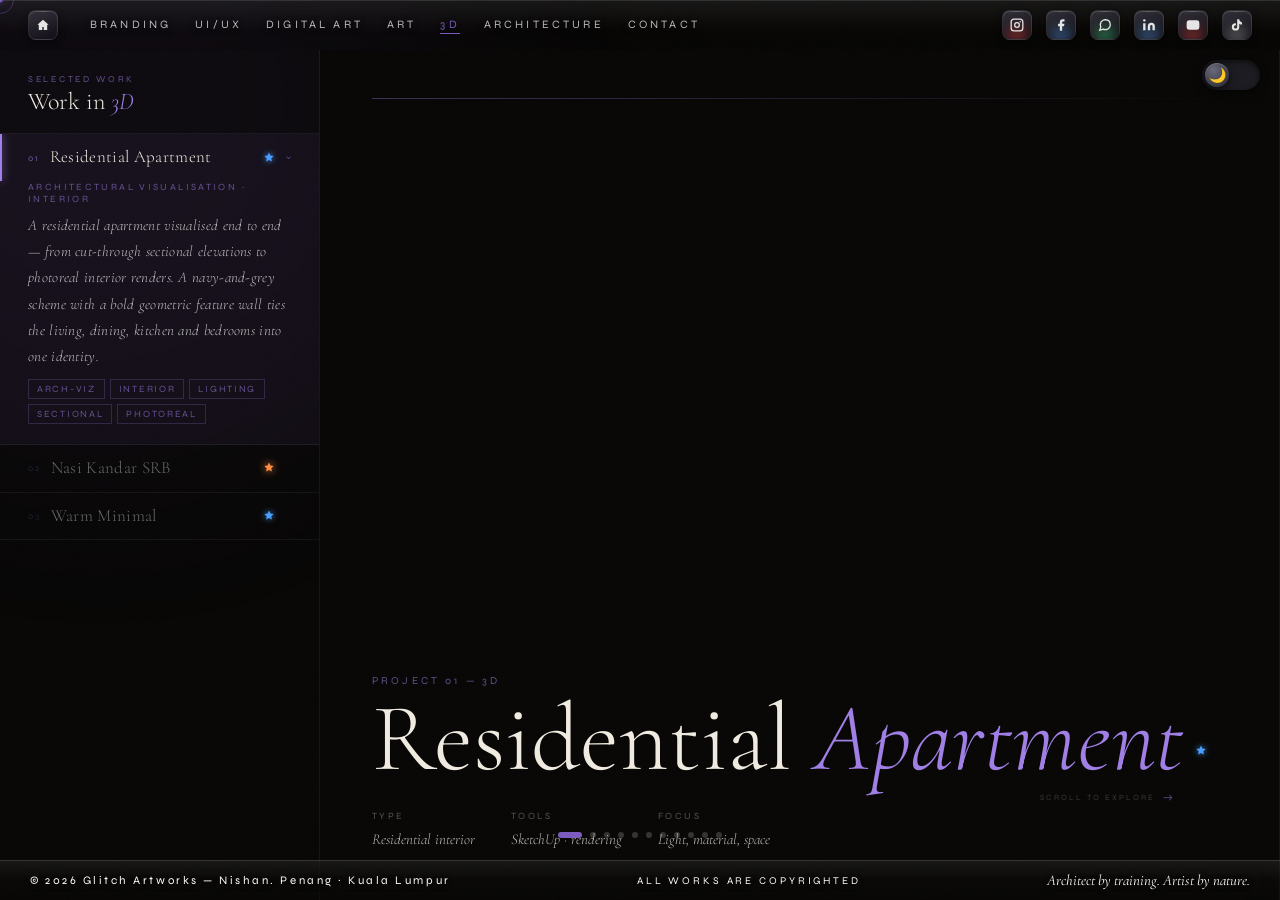
==== commit 75729a02: "Add files via upload" ====
--- a/3d.html
+++ b/3d.html
@@ -212,59 +212,78 @@
 const projects = [
   {
     num:"01", star:"pw",
-    name:`Architectural <em>Visualisation</em>`,
-    cover:null,
-    type:"Arch-Viz · Exterior & Interior",
-    brief:"Photoreal and stylised visualisation of built and unbuilt space \u2014 the architecture training brought into three dimensions. Massing studies, material light tests and rendered walk-throughs.",
-    tags:["Arch-Viz","Lighting","Materials","Exterior","Interior"],
+    name:`Residential <em>Apartment</em>`,
+    cover:"3d-assets/apt-hero.webp",
+    type:"Architectural Visualisation · Interior",
+    brief:"A residential apartment visualised end to end \u2014 from cut-through sectional elevations to photoreal interior renders. A navy-and-grey scheme with a bold geometric feature wall ties the living, dining, kitchen and bedrooms into one identity.",
+    tags:["Arch-Viz","Interior","Lighting","Sectional","Photoreal"],
     meta:[
-      {label:"Discipline", val:"Architectural visualisation"},
-      {label:"Tools",      val:"Blender / rendering"},
-      {label:"Focus",      val:"Light, material, space"}
+      {label:"Type",  val:"Residential interior"},
+      {label:"Tools", val:"SketchUp \u00b7 rendering"},
+      {label:"Focus", val:"Light, material, space"}
     ],
-    panels:[]
+    panels:[
+      {type:"img", src:"3d-assets/apt-hero.webp"},
+      {type:"text"},
+      {type:"img", src:"3d-assets/apt-render-wide.webp"},
+      {type:"img", src:"3d-assets/apt-render-living.webp"},
+      {type:"img", src:"3d-assets/apt-render-dusk.webp"},
+      {type:"img", src:"3d-assets/apt-render-kitchen.webp"},
+      {type:"vid", src:"3d-assets/apt-walkthrough.mp4", portrait:false},
+      {type:"img", src:"3d-assets/apt-section-bedbath.webp"},
+      {type:"img", src:"3d-assets/apt-section-bedrooms.webp"},
+      {type:"img", src:"3d-assets/apt-section-unit.webp"}
+    ]
   },
   {
-    num:"02", star:"pw",
-    name:`Product <em>Renders</em>`,
-    cover:null,
-    type:"Product / Industrial Viz",
-    brief:"Studio-lit product renders \u2014 form, surface and material isolated against clean backdrops. Built for brand decks, packaging mock-ups and hero shots.",
-    tags:["Product","Studio Lighting","Materials","Hero Shot"],
+    num:"02", star:"rc",
+    name:`Nasi Kandar <em>SRB</em>`,
+    cover:"3d-assets/srb-hero.webp",
+    type:"Architectural Visualisation · F&B Interior",
+    brief:"A built F&B fit-out for a real client \u2014 Restoran Nasi Kandar SRB in Kelana Jaya. Visualised from shopfront identity through to the dining hall: a living moss brand wall, Peranakan-style patterned tilework, backlit food menu boards and an open servery line.",
+    tags:["Arch-Viz","F&B Interior","Branding","Lighting","Client"],
     meta:[
-      {label:"Discipline", val:"Product visualisation"},
-      {label:"Output",     val:"Stills · turntables"},
-      {label:"Focus",      val:"Surface & form"}
+      {label:"Client",   val:"Restoran Nasi Kandar SRB"},
+      {label:"Location", val:"Kelana Jaya"},
+      {label:"Scope",    val:"Interior visualisation"}
     ],
-    panels:[]
+    panels:[
+      {type:"img", src:"3d-assets/srb-shopfront.webp"},
+      {type:"text"},
+      {type:"img", src:"3d-assets/srb-hero.webp"},
+      {type:"img", src:"3d-assets/srb-dining-tv.webp"},
+      {type:"img", src:"3d-assets/srb-entry.webp"},
+      {type:"img", src:"3d-assets/srb-servery.webp"},
+      {type:"img", src:"3d-assets/srb-drinks.webp"},
+      {type:"img", src:"3d-assets/srb-entry-wide.webp"},
+      {type:"vid", src:"3d-assets/srb-walkthrough.mp4", portrait:false}
+    ]
   },
   {
     num:"03", star:"pw",
-    name:`Dimensional <em>Type</em>`,
-    cover:null,
-    type:"3D Lettering & Logo Forms",
-    brief:"Type and brand marks pulled off the page into volume \u2014 extruded, lit and textured. Where the branding practice meets the third dimension.",
-    tags:["3D Type","Lettering","Brand","Extrusion"],
+    name:`Warm <em>Minimal</em>`,
+    cover:"3d-assets/classic-hero.webp",
+    type:"Architectural Visualisation · Residential",
+    brief:"A self-initiated home interior \u2014 a warm, lived-in take on minimalism. Marble, rattan, herringbone timber and soft light carry one calm material story across the living, dining, kitchen and bedroom.",
+    tags:["Arch-Viz","Interior","Residential","Lighting","Materials"],
     meta:[
-      {label:"Discipline", val:"3D typography"},
-      {label:"Ties to",    val:"Branding practice"},
-      {label:"Focus",      val:"Volume & material"}
+      {label:"Type",  val:"Residential interior"},
+      {label:"Brief", val:"Personal / self-initiated"},
+      {label:"Focus", val:"Warmth & material"}
     ],
-    panels:[]
-  },
-  {
-    num:"04", star:"pw",
-    name:`Scenes &amp; <em>Environments</em>`,
-    cover:null,
-    type:"Environment / Diorama",
-    brief:"Self-initiated scenes \u2014 small worlds built to explore mood, composition and atmosphere rather than to a brief. The sketchbook of the 3D practice.",
-    tags:["Environment","Diorama","Mood","Composition"],
-    meta:[
-      {label:"Discipline", val:"Environment art"},
-      {label:"Type",       val:"Personal / studio"},
-      {label:"Focus",      val:"Mood & atmosphere"}
-    ],
-    panels:[]
+    panels:[
+      {type:"img", src:"3d-assets/classic-hero.webp"},
+      {type:"text"},
+      {type:"img", src:"3d-assets/classic-living-dining.webp"},
+      {type:"img", src:"3d-assets/classic-living.webp"},
+      {type:"img", src:"3d-assets/classic-dining-city.webp"},
+      {type:"img", src:"3d-assets/classic-kitchen-dining.webp"},
+      {type:"img", src:"3d-assets/classic-kitchen.webp"},
+      {type:"img", src:"3d-assets/classic-bedroom.webp"},
+      {type:"img", src:"3d-assets/classic-bedroom2.webp"},
+      {type:"img", src:"3d-assets/classic-bedroom-wardrobe.webp"},
+      {type:"vid", src:"3d-assets/classic-walkthrough.mp4", portrait:false}
+    ]
   }
 ];
 
@@ -354,7 +373,7 @@
           scroll.appendChild(cp);
         } else if(panel.type==="text"){
           const cp=document.createElement("div"); cp.className="cp-text";
-          cp.innerHTML=`<div><span class="cpt-label">${panel.label||""}</span><p class="cpt-body">${panel.body||""}</p></div>`;
+          cp.innerHTML=`<div><span class="cpt-label">${panel.label||"The Brief"}</span><p class="cpt-body">${panel.body||p.brief}</p></div>`;
           scroll.appendChild(cp);
         }
       });
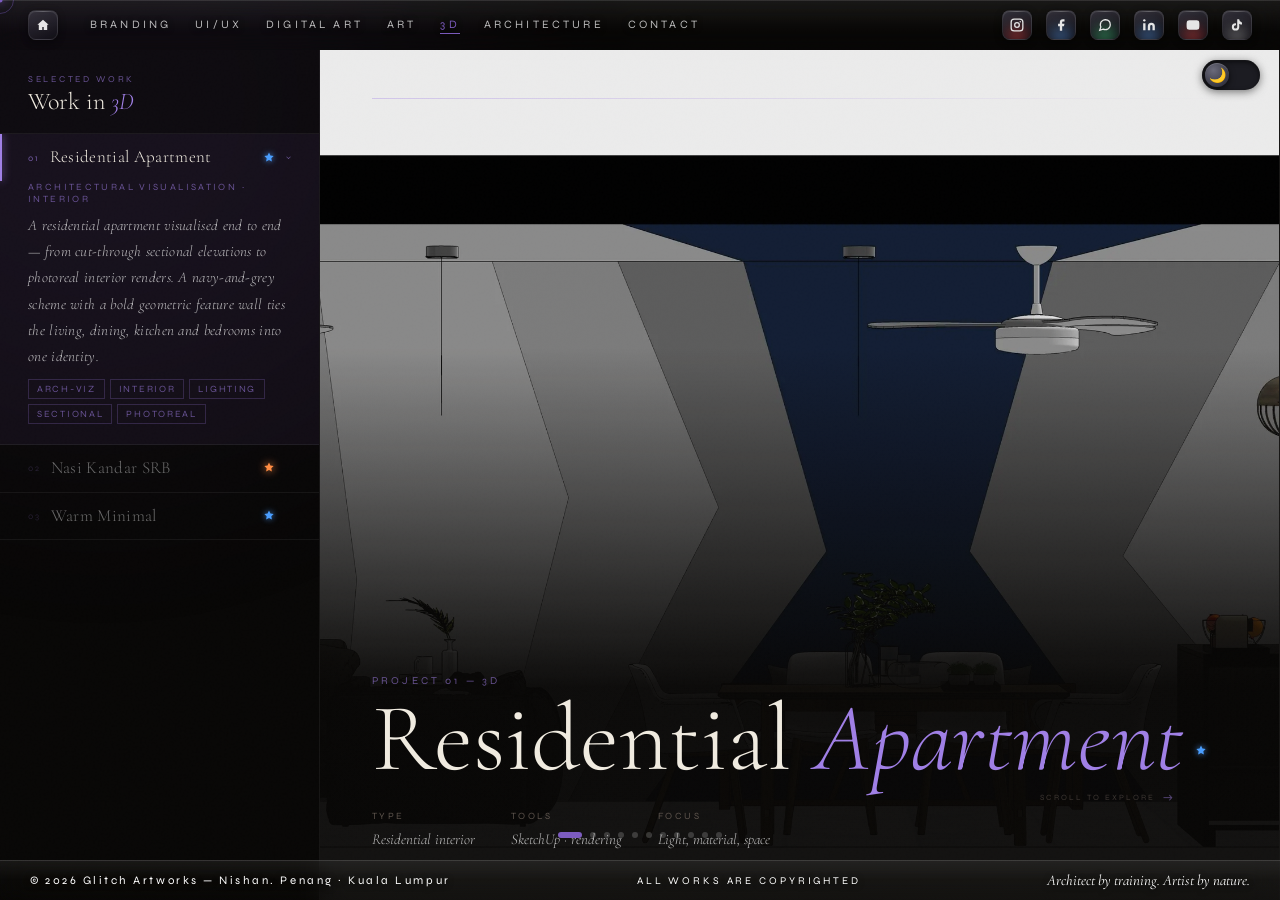
==== commit 7b6d11e8: "Add files via upload" ====
--- a/3d.html
+++ b/3d.html
@@ -188,7 +188,7 @@
    IMAGE HELPERS
    - W()  : Wix CDN PNG   (use when the render is hosted on Wix → give me the key)
    - WJ() : Wix CDN JPG
-   - or set src directly to a relative path e.g. "3d-assets/assets/3d/render-01.webp"
+   - or set src directly to a relative path e.g. "glitch-3d-assets/3d-assets/assets/3d/render-01.webp"
    ════════════════════════════════════════════════════════════════════════════ */
 const W  = s => `https://static.wixstatic.com/media/${s}~mv2.png`;
 const WJ = s => `https://static.wixstatic.com/media/${s}~mv2.jpg`;
@@ -197,7 +197,7 @@
    PROJECTS  —  stubs. panels[] empty → renders "coming soon" placeholder.
    Drop real renders the same way the Art page does:
 
-     {type:"img",   w:"cp-w|cp-m|cp-n", src: "3d-assets/.../render.webp" }
+     {type:"img",   w:"cp-w|cp-m|cp-n", src: "glitch-3d-assets/3d-assets/.../render.webp" }
      {type:"split", imgs:[ src1, src2 ] }
      {type:"text",  label:"...", body:"..." }
      {type:"vid",   src:"...", portrait:false }     // turntable / motion
@@ -206,14 +206,14 @@
    ════════════════════════════════════════════════════════════════════════════ */
 
 const IMGS = {
-  /* e.g.  archVizHero:"3d-assets/assets/3d/archviz-hero.webp", */
+  /* e.g.  archVizHero:"glitch-3d-assets/3d-assets/assets/3d/archviz-hero.webp", */
 };
 
 const projects = [
   {
     num:"01", star:"pw",
     name:`Residential <em>Apartment</em>`,
-    cover:"3d-assets/apt-hero.webp",
+    cover:"glitch-3d-assets/3d-assets/apt-hero.webp",
     type:"Architectural Visualisation · Interior",
     brief:"A residential apartment visualised end to end \u2014 from cut-through sectional elevations to photoreal interior renders. A navy-and-grey scheme with a bold geometric feature wall ties the living, dining, kitchen and bedrooms into one identity.",
     tags:["Arch-Viz","Interior","Lighting","Sectional","Photoreal"],
@@ -223,22 +223,22 @@
       {label:"Focus", val:"Light, material, space"}
     ],
     panels:[
-      {type:"img", src:"3d-assets/apt-hero.webp"},
+      {type:"img", src:"glitch-3d-assets/3d-assets/apt-hero.webp"},
       {type:"text"},
-      {type:"img", src:"3d-assets/apt-render-wide.webp"},
-      {type:"img", src:"3d-assets/apt-render-living.webp"},
-      {type:"img", src:"3d-assets/apt-render-dusk.webp"},
-      {type:"img", src:"3d-assets/apt-render-kitchen.webp"},
-      {type:"vid", src:"3d-assets/apt-walkthrough.mp4", portrait:false},
-      {type:"img", src:"3d-assets/apt-section-bedbath.webp"},
-      {type:"img", src:"3d-assets/apt-section-bedrooms.webp"},
-      {type:"img", src:"3d-assets/apt-section-unit.webp"}
+      {type:"img", src:"glitch-3d-assets/3d-assets/apt-render-wide.webp"},
+      {type:"img", src:"glitch-3d-assets/3d-assets/apt-render-living.webp"},
+      {type:"img", src:"glitch-3d-assets/3d-assets/apt-render-dusk.webp"},
+      {type:"img", src:"glitch-3d-assets/3d-assets/apt-render-kitchen.webp"},
+      {type:"vid", src:"glitch-3d-assets/3d-assets/apt-walkthrough.mp4", portrait:false},
+      {type:"img", src:"glitch-3d-assets/3d-assets/apt-section-bedbath.webp"},
+      {type:"img", src:"glitch-3d-assets/3d-assets/apt-section-bedrooms.webp"},
+      {type:"img", src:"glitch-3d-assets/3d-assets/apt-section-unit.webp"}
     ]
   },
   {
     num:"02", star:"rc",
     name:`Nasi Kandar <em>SRB</em>`,
-    cover:"3d-assets/srb-hero.webp",
+    cover:"glitch-3d-assets/3d-assets/srb-hero.webp",
     type:"Architectural Visualisation · F&B Interior",
     brief:"A built F&B fit-out for a real client \u2014 Restoran Nasi Kandar SRB in Kelana Jaya. Visualised from shopfront identity through to the dining hall: a living moss brand wall, Peranakan-style patterned tilework, backlit food menu boards and an open servery line.",
     tags:["Arch-Viz","F&B Interior","Branding","Lighting","Client"],
@@ -248,21 +248,21 @@
       {label:"Scope",    val:"Interior visualisation"}
     ],
     panels:[
-      {type:"img", src:"3d-assets/srb-shopfront.webp"},
+      {type:"img", src:"glitch-3d-assets/3d-assets/srb-shopfront.webp"},
       {type:"text"},
-      {type:"img", src:"3d-assets/srb-hero.webp"},
-      {type:"img", src:"3d-assets/srb-dining-tv.webp"},
-      {type:"img", src:"3d-assets/srb-entry.webp"},
-      {type:"img", src:"3d-assets/srb-servery.webp"},
-      {type:"img", src:"3d-assets/srb-drinks.webp"},
-      {type:"img", src:"3d-assets/srb-entry-wide.webp"},
-      {type:"vid", src:"3d-assets/srb-walkthrough.mp4", portrait:false}
+      {type:"img", src:"glitch-3d-assets/3d-assets/srb-hero.webp"},
+      {type:"img", src:"glitch-3d-assets/3d-assets/srb-dining-tv.webp"},
+      {type:"img", src:"glitch-3d-assets/3d-assets/srb-entry.webp"},
+      {type:"img", src:"glitch-3d-assets/3d-assets/srb-servery.webp"},
+      {type:"img", src:"glitch-3d-assets/3d-assets/srb-drinks.webp"},
+      {type:"img", src:"glitch-3d-assets/3d-assets/srb-entry-wide.webp"},
+      {type:"vid", src:"glitch-3d-assets/3d-assets/srb-walkthrough.mp4", portrait:false}
     ]
   },
   {
     num:"03", star:"pw",
     name:`Warm <em>Minimal</em>`,
-    cover:"3d-assets/classic-hero.webp",
+    cover:"glitch-3d-assets/3d-assets/classic-hero.webp",
     type:"Architectural Visualisation · Residential",
     brief:"A self-initiated home interior \u2014 a warm, lived-in take on minimalism. Marble, rattan, herringbone timber and soft light carry one calm material story across the living, dining, kitchen and bedroom.",
     tags:["Arch-Viz","Interior","Residential","Lighting","Materials"],
@@ -272,17 +272,17 @@
       {label:"Focus", val:"Warmth & material"}
     ],
     panels:[
-      {type:"img", src:"3d-assets/classic-hero.webp"},
+      {type:"img", src:"glitch-3d-assets/3d-assets/classic-hero.webp"},
       {type:"text"},
-      {type:"img", src:"3d-assets/classic-living-dining.webp"},
-      {type:"img", src:"3d-assets/classic-living.webp"},
-      {type:"img", src:"3d-assets/classic-dining-city.webp"},
-      {type:"img", src:"3d-assets/classic-kitchen-dining.webp"},
-      {type:"img", src:"3d-assets/classic-kitchen.webp"},
-      {type:"img", src:"3d-assets/classic-bedroom.webp"},
-      {type:"img", src:"3d-assets/classic-bedroom2.webp"},
-      {type:"img", src:"3d-assets/classic-bedroom-wardrobe.webp"},
-      {type:"vid", src:"3d-assets/classic-walkthrough.mp4", portrait:false}
+      {type:"img", src:"glitch-3d-assets/3d-assets/classic-living-dining.webp"},
+      {type:"img", src:"glitch-3d-assets/3d-assets/classic-living.webp"},
+      {type:"img", src:"glitch-3d-assets/3d-assets/classic-dining-city.webp"},
+      {type:"img", src:"glitch-3d-assets/3d-assets/classic-kitchen-dining.webp"},
+      {type:"img", src:"glitch-3d-assets/3d-assets/classic-kitchen.webp"},
+      {type:"img", src:"glitch-3d-assets/3d-assets/classic-bedroom.webp"},
+      {type:"img", src:"glitch-3d-assets/3d-assets/classic-bedroom2.webp"},
+      {type:"img", src:"glitch-3d-assets/3d-assets/classic-bedroom-wardrobe.webp"},
+      {type:"vid", src:"glitch-3d-assets/3d-assets/classic-walkthrough.mp4", portrait:false}
     ]
   }
 ];
--- a/glitch-core.css
+++ b/glitch-core.css
@@ -238,6 +238,9 @@
 /* Hide the native pointer only on real mouse devices; leave touch untouched */
 @media (hover:hover) and (pointer:fine){ *{cursor:none !important;} }
 @media (hover:none),(pointer:coarse){ #cursor,#cursor-glow{display:none !important;} }
+/* Plain pages (Home / About / Contact): white cursor stays, but no glow in dark mode */
+:root.plain-cursor:not(.day) #cursor .dot{box-shadow:none;}
+:root.plain-cursor:not(.day) #cursor-glow{display:none;}
 
 /* ── Generic scanline ─────────────────────────────────────────────────────── */
 .scanline{position:absolute;top:-2px;left:0;right:0;height:1px;background:linear-gradient(90deg,transparent,var(--scan-col),transparent);animation:scan 20s linear infinite;z-index:40;pointer-events:none;}
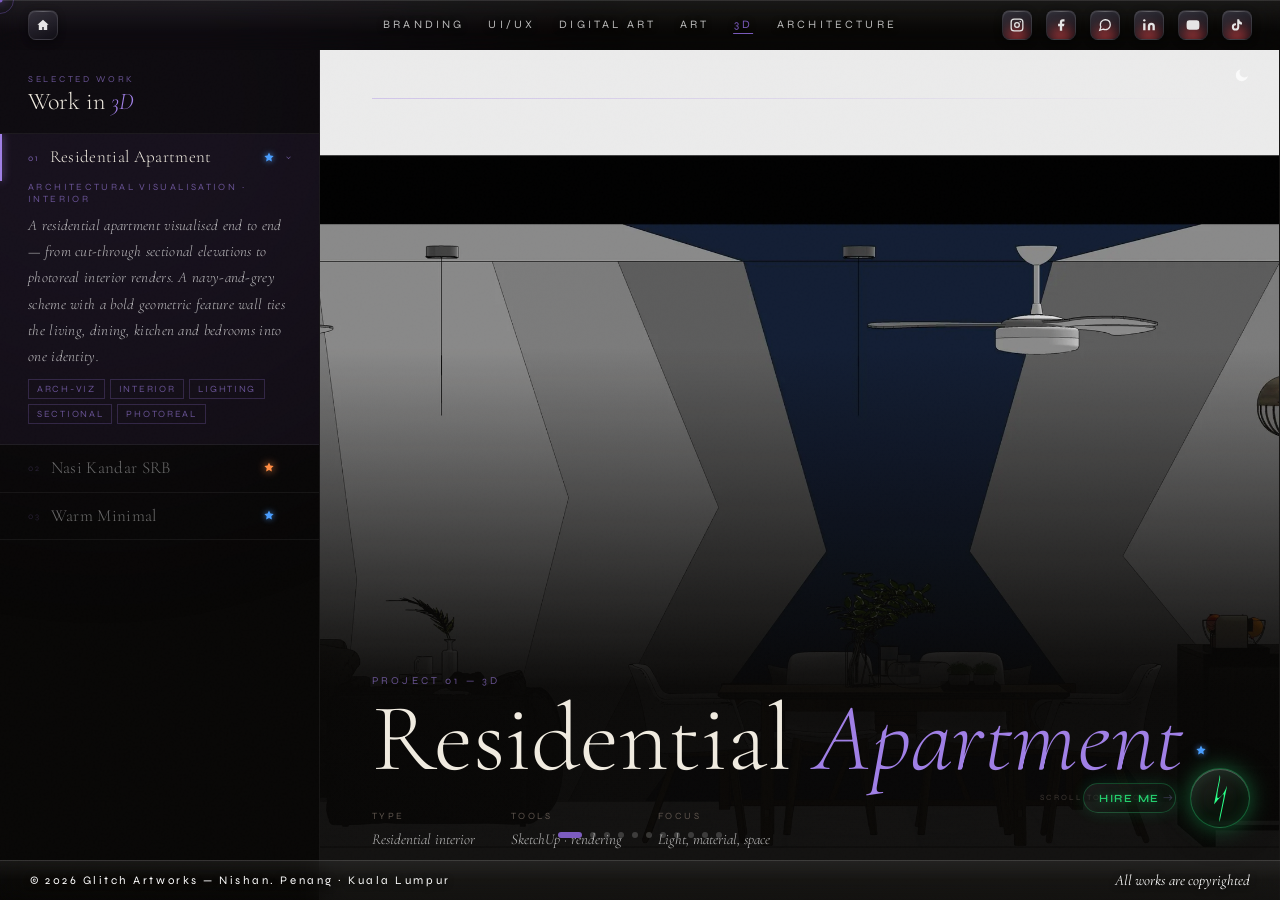
==== commit 608b5abf: "Add files via upload" ====
--- a/3d.html
+++ b/3d.html
@@ -367,7 +367,7 @@
         } else if(panel.type==="vid"){
           const cp=document.createElement("div"); cp.className="cp-vid"+(panel.portrait?" portrait":"");
           const v=document.createElement("video");
-          v.src=panel.src; v.autoplay=true; v.loop=true; v.muted=true; v.playsInline=true;
+          v.src=panel.src; v.autoplay=true; v.loop=true; v.muted=true; v.playsInline=true; v.setAttribute("controlsList","nodownload"); v.disablePictureInPicture=true;
           v.setAttribute("playsinline",""); v.setAttribute("muted","");
           cp.appendChild(v);
           scroll.appendChild(cp);
--- a/glitch-core.css
+++ b/glitch-core.css
@@ -178,12 +178,7 @@
 }
 .soc-icon:hover::after{opacity:1;transform:scaleX(1.2);}
 
-.soc-ig::after{background:#c13a3a;}
-.soc-fb::after{background:#4a7fc1;}
-.soc-wa::after{background:#3aad6e;}
-.soc-li::after{background:#4a7fc1;}
-.soc-yt::after{background:#c13a3a;}
-.soc-tt::after{background:#888;}
+.soc-ig::after,.soc-fb::after,.soc-wa::after,.soc-li::after,.soc-yt::after,.soc-tt::after{background:#ff4c4c;}
 
 :root.day .soc-icon{
   background:linear-gradient(155deg,rgba(255,255,255,0.78),rgba(255,255,255,0.45));
@@ -199,34 +194,17 @@
 
 /* ── Neumorphic day/night toggle ──────────────────────────────────────────── */
 .theme-float{
-  position:fixed;top:60px;right:20px;z-index:110;
-  width:58px;height:30px;border-radius:15px;
-  background:#1c1c22;border:none;cursor:pointer;padding:0;
-  box-shadow:inset 0 2px 5px rgba(0,0,0,0.6),inset 0 1px 0 rgba(255,255,255,0.04),0 2px 8px rgba(0,0,0,0.5);
-  transition:background 0.4s,box-shadow 0.4s;
-  display:flex;align-items:center;overflow:hidden;
-}
-:root.day .theme-float{
-  background:#e8e4dc;
-  box-shadow:inset 0 1px 3px rgba(0,0,0,0.10),inset 0 1px 0 rgba(255,255,255,0.85),0 1px 4px rgba(0,0,0,0.08);
-}
-.theme-float-knob{
-  width:24px;height:24px;border-radius:50%;
-  background:radial-gradient(circle at 35% 30%,#6a6a7a,#22222e);
-  box-shadow:0 2px 6px rgba(0,0,0,0.7),0 1px 0 rgba(255,255,255,0.15) inset;
-  margin-left:3px;flex-shrink:0;
+  position:fixed;top:58px;right:22px;z-index:110;
+  width:34px;height:34px;border-radius:50%;
+  background:transparent;border:none;cursor:pointer;padding:0;
   display:flex;align-items:center;justify-content:center;
-  font-size:14px;line-height:1;
-  transform:translateX(0px);
-  transition:transform 0.38s cubic-bezier(0.34,1.56,0.64,1),background 0.38s,box-shadow 0.38s;
-  pointer-events:none;
-}
-:root.day .theme-float-knob{
-  transform:translateX(28px);
-  background:radial-gradient(circle at 35% 30%,#fff5c0,#ffd040);
-  box-shadow:0 2px 6px rgba(0,0,0,0.14),0 1px 0 rgba(255,255,255,1) inset,0 0 14px rgba(255,200,30,0.85);
-}
-.theme-float:hover .theme-float-knob{filter:brightness(1.1);}
+  color:var(--text-muted);
+  transition:color .3s,transform .35s cubic-bezier(.34,1.4,.5,1);
+}
+.theme-float:hover{color:var(--text);transform:scale(1.14) rotate(10deg);}
+:root.day .theme-float{color:#d99a1f;}
+:root.day .theme-float:hover{color:#e8a820;}
+.theme-float svg{display:block;}
 
 /* ── Custom cursor — dot + ring + glow, white on dark / black on light ─────── */
 #cursor{position:fixed;pointer-events:none;z-index:9999;top:0;left:0;}
@@ -238,12 +216,13 @@
 /* Hide the native pointer only on real mouse devices; leave touch untouched */
 @media (hover:hover) and (pointer:fine){ *{cursor:none !important;} }
 @media (hover:none),(pointer:coarse){ #cursor,#cursor-glow{display:none !important;} }
-/* Plain pages (Home / About / Contact): white cursor stays, but no glow in dark mode */
-:root.plain-cursor:not(.day) #cursor .dot{box-shadow:none;}
-:root.plain-cursor:not(.day) #cursor-glow{display:none;}
+/* Plain pages (Home / About / Contact): no cursor glow in either mode — clean dot + ring.
+   Category pages keep their accent glow (set via JS at line ~36, untouched here). */
+:root.plain-cursor #cursor-glow{display:none;}
+:root.plain-cursor #cursor .dot{box-shadow:none;}
 
 /* ── Generic scanline ─────────────────────────────────────────────────────── */
-.scanline{position:absolute;top:-2px;left:0;right:0;height:1px;background:linear-gradient(90deg,transparent,var(--scan-col),transparent);animation:scan 20s linear infinite;z-index:40;pointer-events:none;}
+.scanline{position:fixed;top:-2px;left:0;right:0;height:1px;background:linear-gradient(90deg,transparent,color-mix(in srgb,#ff4c4c 22%,transparent),transparent);animation:scan 18s linear infinite;z-index:40;pointer-events:none;}
 @keyframes scan{0%{top:-2px}100%{top:100vh}}
 
 /* ── FOOTER ───────────────────────────────────────────────────────────────── */
@@ -348,3 +327,65 @@
   .nav-link{font-size:10px;letter-spacing:0.18em;}
   header{padding:0 16px;}
 }
+:root.day .knockout{filter:invert(1) hue-rotate(180deg) brightness(.85) contrast(1.08);}
+
+/* ── Contact orb — neon-green glass beacon (all pages) ───────────────────── */
+.contact-orb{--orb-rgb:43,255,136;--orb-neon:#2bff88;position:fixed;right:30px;bottom:54px;width:60px;height:60px;z-index:70;font-family:"Syne",sans-serif;transition:transform .55s cubic-bezier(.6,0,.2,1);}
+:root.day .contact-orb{--orb-neon:#0fa85c;--orb-rgb:15,168,92;}
+:root.is-gallery .contact-orb{bottom:72px;}
+.contact-orb.open{transform:translate(-66px,-66px);}
+
+/* transparent frosted glass: faint film + top sheen + neon edge */
+.orb-core{position:absolute;inset:0;border-radius:50%;display:flex;align-items:center;justify-content:center;cursor:pointer;color:var(--orb-neon);
+  background:linear-gradient(155deg,rgba(255,255,255,0.12),rgba(var(--orb-rgb),0.05) 62%);
+  border:1px solid rgba(var(--orb-rgb),0.32);backdrop-filter:blur(16px) saturate(170%);-webkit-backdrop-filter:blur(16px) saturate(170%);
+  filter:drop-shadow(0 5px 16px rgba(0,0,0,.25));box-shadow:0 0 22px rgba(var(--orb-rgb),.34),inset 0 1px 0 rgba(255,255,255,.22),inset 0 0 14px rgba(var(--orb-rgb),.10);
+  animation:orb-pulse 2.6s ease-in-out infinite;transition:color .3s,box-shadow .3s;z-index:3;}
+.orb-core:hover{color:#eaffef;}
+.orb-icon{display:flex;transition:transform .5s cubic-bezier(.34,1.3,.5,1);}
+.contact-orb.open .orb-core{animation:none;box-shadow:0 0 30px rgba(var(--orb-rgb),.55),inset 0 1px 0 rgba(255,255,255,.22);}
+.contact-orb.open .orb-icon{transform:rotate(45deg) scale(.9);}
+@keyframes orb-pulse{0%,100%{box-shadow:0 0 0 0 rgba(var(--orb-rgb),.30),0 0 20px rgba(var(--orb-rgb),.32),inset 0 1px 0 rgba(255,255,255,.22);}50%{box-shadow:0 0 0 11px rgba(var(--orb-rgb),0),0 0 34px rgba(var(--orb-rgb),.6),inset 0 1px 0 rgba(255,255,255,.22);}}
+
+/* rotating CTA pill — visible at rest, brightens on hover (pre-click prompt) */
+.orb-cta{position:absolute;top:50%;right:74px;transform:translateY(-50%);display:flex;align-items:center;height:30px;padding:0 15px;border-radius:16px;white-space:nowrap;cursor:pointer;
+  background:linear-gradient(155deg,rgba(255,255,255,0.10),rgba(var(--orb-rgb),0.05) 62%);
+  border:1px solid rgba(var(--orb-rgb),0.28);backdrop-filter:blur(13px) saturate(160%);-webkit-backdrop-filter:blur(13px) saturate(160%);
+  box-shadow:0 0 16px rgba(var(--orb-rgb),.16);opacity:.8;transition:opacity .3s,transform .3s,box-shadow .3s;}
+.orb-cta-txt{font-family:"Syne",sans-serif;font-size:11px;font-weight:600;letter-spacing:.14em;text-transform:uppercase;color:var(--orb-neon);text-shadow:0 0 8px rgba(var(--orb-rgb),.5);transition:opacity .35s;}
+.contact-orb:hover .orb-cta{opacity:1;transform:translateY(-50%) translateX(-3px);box-shadow:0 0 24px rgba(var(--orb-rgb),.34);}
+.contact-orb.open .orb-cta{opacity:0;pointer-events:none;transform:translateY(-50%) scale(.9);}
+
+.orb-ring{position:absolute;left:30px;top:30px;width:220px;height:220px;margin:-110px 0 0 -110px;pointer-events:none;opacity:0;transform:scale(.35);transition:transform .55s cubic-bezier(.34,1.35,.5,1),opacity .4s;z-index:1;}
+.contact-orb.open .orb-ring{opacity:1;transform:scale(1);}
+.orb-ring-svg{width:100%;height:100%;display:block;animation:orb-spin 28s linear infinite;filter:drop-shadow(0 0 6px rgba(var(--orb-rgb),.3));}
+@keyframes orb-spin{to{transform:rotate(360deg);}}
+.orb-ring-text{font-family:"Syne",sans-serif;font-size:10.5px;font-weight:600;letter-spacing:1.2px;text-transform:uppercase;fill:var(--orb-neon);}
+
+.orb-sat{position:absolute;left:30px;top:30px;width:46px;height:46px;margin:-23px 0 0 -23px;border-radius:50%;display:flex;align-items:center;justify-content:center;color:var(--text-muted);text-decoration:none;
+  background:linear-gradient(155deg,rgba(255,255,255,0.12),rgba(var(--orb-rgb),0.05) 62%);
+  border:1px solid rgba(var(--orb-rgb),0.26);backdrop-filter:blur(14px) saturate(160%);-webkit-backdrop-filter:blur(14px) saturate(160%);
+  box-shadow:0 6px 20px rgba(0,0,0,.3),0 0 16px rgba(var(--orb-rgb),.14),inset 0 1px 0 rgba(255,255,255,.2);
+  opacity:0;transform:translate(0,0) scale(.2);transition:transform .5s cubic-bezier(.34,1.3,.5,1),opacity .4s,color .25s,box-shadow .25s;z-index:2;}
+.orb-sat:hover{color:var(--orb-neon);box-shadow:0 6px 22px rgba(0,0,0,.34),0 0 22px rgba(var(--orb-rgb),.34),inset 0 1px 0 rgba(255,255,255,.2);}
+.contact-orb.open .orb-sat{opacity:1;}
+.contact-orb.open .orb-sat-1{transform:translate(2px,-138px) scale(1);transition-delay:.06s;}
+.contact-orb.open .orb-sat-2{transform:translate(-98px,-98px) scale(1);transition-delay:.13s;}
+.contact-orb.open .orb-sat-3{transform:translate(-138px,2px) scale(1);transition-delay:.20s;}
+
+@media (prefers-reduced-motion:reduce){.orb-core{animation:none;}.orb-ring-svg{animation:none;}}
+@media (max-width:640px){
+  .contact-orb{right:20px;bottom:44px;}
+  :root.is-gallery .contact-orb{bottom:70px;}
+  .contact-orb.open{transform:translate(-56px,-56px);}
+  .orb-cta{height:27px;padding:0 12px;right:70px;}
+  .orb-cta-txt{font-size:10px;}
+  .orb-ring{width:190px;height:190px;margin:-95px 0 0 -95px;}
+  .orb-ring-text{font-size:9.5px;letter-spacing:0.7px;}
+  .contact-orb.open .orb-sat-1{transform:translate(2px,-120px) scale(1);}
+  .contact-orb.open .orb-sat-2{transform:translate(-86px,-86px) scale(1);}
+  .contact-orb.open .orb-sat-3{transform:translate(-120px,2px) scale(1);}
+}
+
+/* centered nav (wide screens) */
+@media (min-width:1100px){nav{position:absolute;left:50%;top:50%;transform:translate(-50%,-50%);}}
